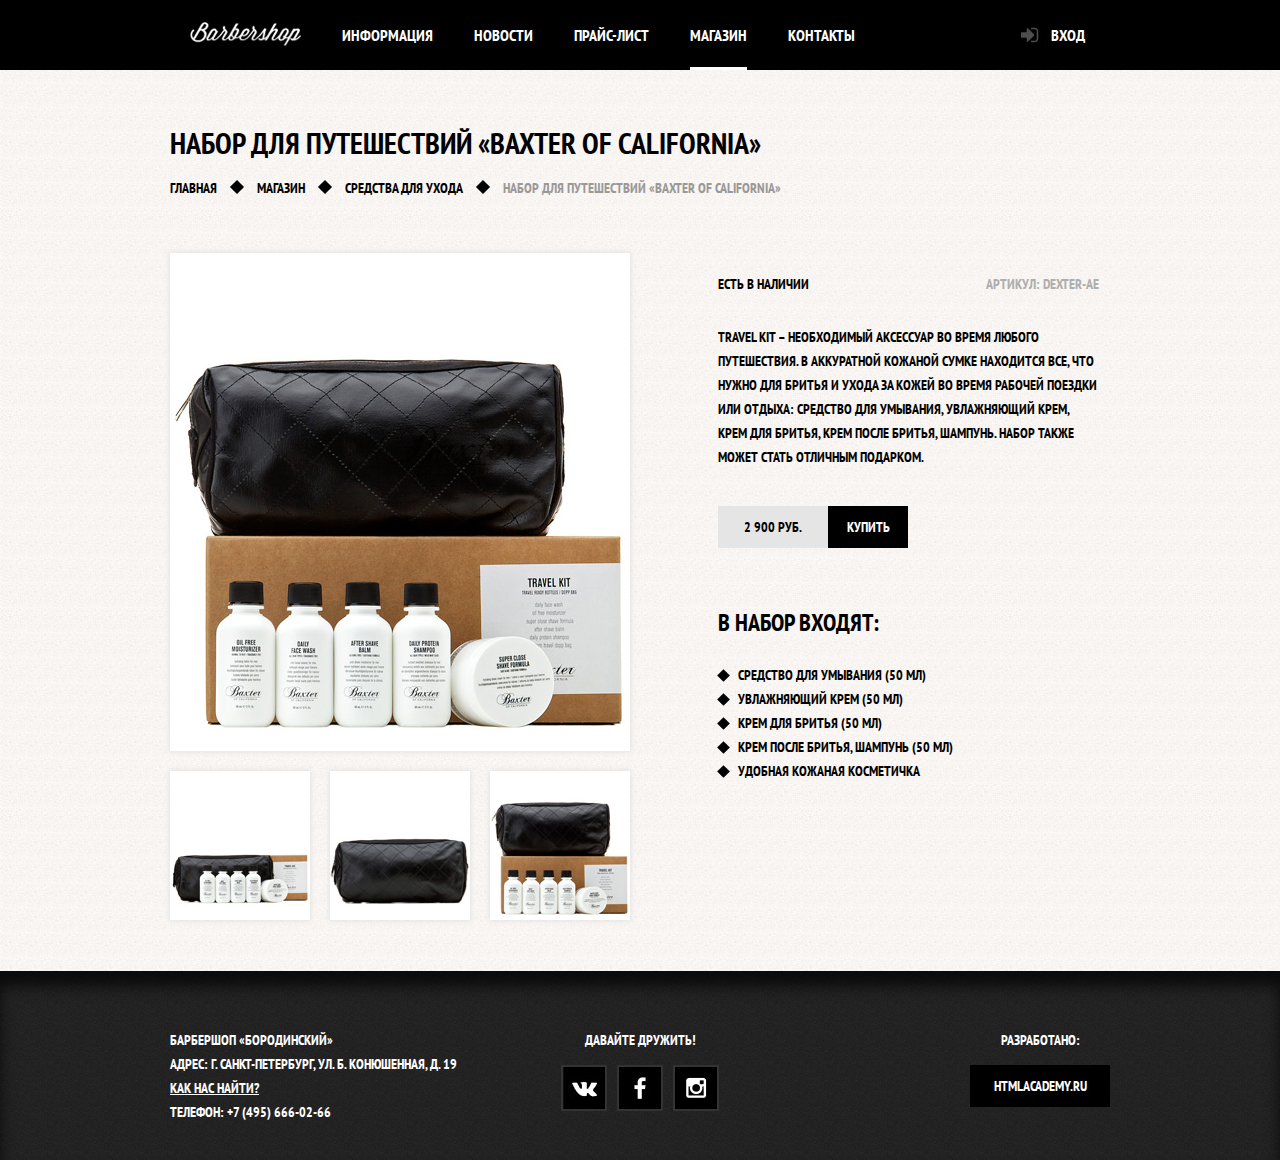
==== item.html @ fb037223 "v1" ====
<!DOCTYPE html>
<html lang="ru">
<head>
  <meta charset="UTF-8">
  <title>Набор для путешествий «Baxter of California»</title>
  <link href="https://fonts.googleapis.com/css?family=PT+Sans+Narrow:400,700&amp;subset=cyrillic" rel="stylesheet">
  <link rel="stylesheet" href="css/normalize.css">
  <link rel="stylesheet" href="css/main.css">
</head>
<body>
  <header class="site-header">
    <div class="container clearfix">
      <nav class="main-navigation">
        <a class="content-logo" href="index.html"><img width="111" height="24" src="img/item/content-logo.png" alt="Главная"></a>
        <ul>
          <li>
            <a href="#">Информация</a>
          </li>
          <li>
            <a href="#">Новости</a>
          </li>
          <li>
            <a href="price.html">Прайс-лист</a>
          </li>
          <li>
            <a class="active" href="shop.html">Магазин</a>
          </li>
          <li>
            <a href="#">Контакты</a>
          </li>
        </ul>
      </nav>
      <div class="user-block">
        <a class="login" href="#">Вход</a>
      </div>
    </div>
  </header>

  <main class="item-content">
    <article class="container clearfix">
      <h1 class="item-header">
        набор для путешествий «Baxter of California»
      </h1>

      <nav class="breadcrumb">
        <ul>
          <li>
            <a href="index.html">ГЛАВНАЯ</a>
          </li>
          <li>
            <a href="shop.html">МАГАЗИН</a>
          </li>
          <li>
            <a href="#">СРЕДСТВА ДЛЯ УХОДА</a>
          </li>
          <li>
            <a href="#">набор для путешествий «Baxter of California»</a>
          </li>
        </ul>
      </nav>

      <div class="item-photo">
        <div class="item-photo-big">
          <img src="img/item/item-pfoto-big.jpg" width="460" height="498" alt="набор для путешествий «Baxter of California»">
        </div>
        <div class="item-photo-small">
          <img src="img/item/item-pfoto-small-1.jpg" width="140px" height="149px" alt="Вариант 1">
          <img src="img/item/item-pfoto-small-2.jpg" width="140" height="149" alt="Вариант 2">
          <img src="img/item/item-pfoto-small-3.jpg" width="140" height="149" alt="Вариант 3">
        </div>
      </div>
      <div class="item-text">
        <div class="item-avialable clearfix">
          <div class="item-presence">
            есть в наличии
          </div>
          <div class="item-article">
            Артикул: dexter-ae
          </div>
        </div>
          <p>
            Travel Kit – необходимый аксессуар во время любого путешествия. В аккуратной кожаной сумке находится все, что нужно для бритья и ухода за кожей во время рабочей поездки или отдыха: средство для умывания, увлажняющий крем, крем для бритья, крем после бритья, шампунь. Набор также может стать отличным подарком.
          </p>
          <div class="btn-price">
            <div class="price">
              2 900 РУБ.
            </div>
            <button class="btn" type="button">
              Купить
            </button>
          </div>
        <div class="item-description">
          <span class="subheader">В набор входят:</span>
          <ul class="u-list">
            <li>
              Средство для умывания (50 мл)
            </li>
            <li>
              Увлажняющий крем (50 мл)
            </li>
            <li>
              Крем для бритья (50 мл)
            </li>
            <li>
              Крем после бритья, шампунь (50 мл)
            </li>
            <li>
              Удобная кожаная косметичка
            </li>
          </ul>
        </div>
      </div>
    </article>
  </main>

  <footer class="site-footer">
    <div class="container clearfix">
      <section class="site-footer-contacts">
        <p>
          БАРБЕРШОП «БОРОДИНСКИЙ»<br> АДРЕС: Г. САНКТ-ПЕТЕРБУРГ, УЛ. Б. КОНЮШЕННАЯ, Д. 19<br>
          <a href="#">КАК НАС НАЙТИ?</a><br> ТЕЛЕФОН: +7 (495) 666-02-66
        </p>
      </section>
      <section class="site-footer-social">
        <p>Давайте дружить!</p>
        <div class="social">
          <a class="btn-social vk" href="#"></a>
          <a class="btn-social facebook" href="#"></a>
          <a class="btn-social instagram" href="#"></a>
        </div>
      </section>
      <section class="site-footer-copyright">
        <p>
          Разработано:
        </p>
        <a class="btn develop" href="#">htmlacademy.ru</a>
      </section>
    </div>
  </footer>
</body>
</html>
---- css/main.css ----
body {
  font: 700 14px/24px 'PT Sans Narrow', Georgia, sans-serif;
  text-transform: uppercase;
  background: #f9f5f2 url(../img/bg-content.jpg);
}

.body-index {
  background: #000 url(../img/bg-site.jpg) no-repeat top center;
}

a {
  color: #000;
  text-decoration: underline;
}

[type="text"]:focus, [type="password"]:focus, [type="tel"]:focus {
  border-color: #663d15;
  outline: none;
}

label:hover {
  color: #663d15;
}

.pull-left {
  float: left;
}

.pull-right {
  float: right;
}

.container {
  width: 940px;
  margin: auto;
  padding: 0 10px 0;
}

.clearfix::after {
  content: '';
  display: table;
  clear: both;
}

/*---- breadcrumb -----*/

.breadcrumb {
  margin-bottom: 43px;
}

.breadcrumb ul {
  list-style: none;
  margin: 0;
  padding: 0;
  font-size: 0;
}

.breadcrumb li {
  position: relative;
  display: inline-block;
  vertical-align: top;
  font-size: 14px;
  line-height: 24px;
  margin-right: 40px;
}

.breadcrumb li:after {
  content: "";
  position: absolute;
  top: 6px;
  right: -25px;
  display: block;
  width: 10px;
  height: 10px;
  background: #000;
  transform: rotate(45deg);
}

.breadcrumb li:last-child a {
  color: #aba9a7;
  pointer-events: none;
  /* делаем ссылку некликабельной */
  cursor: default;
  /* устанавливаем курсор в виде стрелки */
  color: #999;
  /* цвет текста для нективной ссылки */
}

.breadcrumb li:last-child:after {
  display: none;
}

.breadcrumb a {
  line-height: 24px;
  text-decoration: none;
}

.breadcrumb a:hover {
  text-decoration: underline;
}


/*---- Header -----*/

.site-header {
  margin-bottom: 53px;
  background: #000;
}

.main-navigation {
  float: left;
  margin-left: 20px;
}

.main-navigation ul {
  float: left;
  font-size: 0;
  margin: 0;
  padding: 0;
  list-style: none;
}

.main-navigation li {
  font-size: 16px;
  line-height: 20px;
  display: inline-block;
  vertical-align: top;
}

.main-navigation a {
  position: relative;
  display: inline-block;
  vertical-align: top;
  box-sizing: border-box;
  margin-right: 41px;
  padding: 25px 0;
  text-decoration: none;
  color: #fff;
  outline: 0;
}

.main-navigation a:before {
  position: absolute;
  bottom: 0;
  display: block;
  width: 100%;
  height: 3px;
  content: '';
  opacity: 0;
  background: #fff;
  transition: all 100ms linear;
}

.main-navigation a:hover:before {
  transition: all 100ms linear;
  opacity: 1;
}

.main-navigation .disabled {
  pointer-events: none;
  /* делаем ссылку некликабельной */
  cursor: default;
  /* устанавливаем курсор в виде стрелки */
}

.main-navigation .active:before {
  opacity: 1;
}

.user-block {
  float: right;
  margin-right: 5px;
}

.user-block a {
  padding: 23px 15px;
  padding-left: 45px;
  margin-right: 5px;
  font-size: 16px;
  line-height: 24px;
  display: block;
  text-decoration: none;
  color: #fff;
  background: url(../img/enter.png) no-repeat 15px center;
  transition: all 100ms linear;
}

.user-block a:hover {
  transition: all 100ms linear;
  background: url(../img/enter-hover.png) no-repeat 15px center;
}


/*----- Main -----*/

.index-logo img {
  display: block;
  margin: auto;
  margin-bottom: 23px;
}

.featuers {
  margin-bottom: 65px;
}

.features-item {
  float: left;
  width: 300px;
  margin-right: 20px;
  text-align: center;
  color: #fff;
}

.features-item:last-child {
  margin-right: 0;
}

.features-item b {
  font-size: 30px;
  font-weight: 700;
  line-height: 36px;
  position: relative;
  display: block;
  margin-bottom: 30px;
  padding-bottom: 40px;
}

.features-item p {
  font-size: 14px;
  line-height: 24px;
}

.features-item b::after {
  position: absolute;
  bottom: 0;
  left: 50%;
  width: 20px;
  height: 20px;
  margin-left: -15px;
  content: '';
  transform: rotate(45deg);
  background: #fff;
}

.index-content {
  margin-bottom: 33px;
  padding: 48px 80px 56px;
  border: 1px solid green;
  background: url(../img/index/content-divider.png) no-repeat center center, #f8f5f2 url(../img/bg-content.jpg);
}

.index-content:last-child {
  margin-bottom: 69px;
}

.index-content-bigblock {
  float: left;
  width: 330px;
}

.index-content-smallblock {
  float: right;
  width: 293px;
}

.index-content-title {
  font-size: 30px;
  font-weight: bold;
  line-height: 39px;
  margin: 0;
  margin-bottom: 24px;
}

.news-preview {
  margin: 0;
  padding: 0;
  list-style: none;
}

.news-preview time {
  font-weight: 400;
  display: block;
  margin-bottom: 27px;
}

.btn {
  font: 700 14px/24px 'PT Sans Narrow', Georgia, sans-serif;
  display: inline-block;
  vertical-align: middle;
  width: 140px;
  padding: 9px 15px;
  background: #000;
  border: none;
  outline: 0;
  cursor: pointer;
  color: #fff;
  text-align: center;
  text-decoration: none;
  text-transform: uppercase;
}

.btn:hover {
  transition: all 150ms linear;
  background: #663d15;
  color: #fff;
}

.gallery-content {
  margin: 0;
  margin-bottom: 39px;
  padding: 0;
}

.gallery-prew {
  float: left;
}

.gallery-next {
  float: right;
}

.content-contacts .btn {
  float: left;
  margin-top: 24px;
  width: 125px;
}

.content-contacts p {
  margin: 24px 0;
}

.content-contacts .btn:last-child {
  float: right;
}

.content-form p {
  margin: 0;
  margin-bottom: 17px;
}

.appointment-form input {
  font-size: 14px;
  line-height: 43px;
  float: left;
  box-sizing: border-box;
  width: 140px;
  height: 43px;
  margin: 10px 0;
  padding: 5px 10px;
  border: 2px solid #000;
}

.appointment-form input:nth-child(2n) {
  float: right;
}

.appointment-form .btn {
  width: 100%;
  margin-top: 26px;
}


/*----- Footer -----*/

.site-footer {
  margin-top: 51px;
  padding-top: 57px;
  padding-bottom: 36px;
  background: #1f1f1f url(../img/bg-footer.jpg);
  box-shadow: inset 0px 15px 15px rgba(0, 0, 0, 0.7);
}

.footer-main {
  box-shadow: none;
}

.site-footer-contacts, .site-footer-social, .site-footer-copyright {
  float: left;
  width: 320px;
  color: #fff;
}

.site-footer-contacts p, .site-footer-social p, .site-footer-copyright p {
  margin: 0;
  padding: 0;
}

.site-footer-social {
  width: 300px;
  text-align: center;
}

.site-footer-copyright {
  float: right;
  width: 140px;
  text-align: center;
}

.site-footer-contacts a {
  color: #fff;
}

.site-footer-contacts a:hover {
  color: #663d15;
}

.social {
  font-size: 0;
  line-height: 0;
  display: inline-block;
  vertical-align: top;
  margin-top: 13px;
  font-size: 0;
}

.btn-social {
  display: inline-block;
  vertical-align: top;
  width: 42px;
  height: 42px;
  margin: 0 5px;
  margin-bottom: 0;
  border: 2px solid #333;
  background: #000 url(../img/social-sprite.jpg) no-repeat;
}

.vk {
  background-position: 0 0;
}

.facebook {
  background-position: -50px 0;
}

.instagram {
  background-position: -99px 0;
}

.vk:hover {
  width: 42px;
  height: 42px;
  background-position: 0 -63px;
}

.facebook:hover {
  width: 42px;
  height: 42px;
  background-position: -50px -62px;
}

.instagram:hover {
  width: 42px;
  height: 42px;
  background-position: -99px -62px;
}

.site-footer-copyright .btn {
  margin-top: 13px;
  background: #000;
  width: 140px;
  padding-left: 0;
  padding-right: 0;
}

.site-footer-copyright .btn:hover {
  color: #000;
  background: #fff;
}


/*----- item.html -----*/

.main-navigation .content-logo {
  float: left;
  line-height: 0;
  padding: 22px 0 24px 0;
}

.content-logo:hover:before {
  display: none;
}

.item-header {
  font-size: 30px;
  line-height: 39px;
  margin-top: 53px;
  margin-bottom: 14px;
}


.item-photo {
  margin-top: 10px;
  float: left;
  font-size: 0;
  line-height: 0;
}

.item-photo-big, .item-photo-small img {
  box-shadow: 0px 0px 5px 1px #e4e4e4;
}

.item-photo-big {
  margin-bottom: 20px;
}

.item-photo-small img {
  display: inline;
  width: 140px;
  height: 149px;
  margin-right: 20px;
}

.item-photo-small img:last-child {
  margin-right: 0;
}

.item-text {
  margin-top: 10px;
  padding-top: 19px;
  float: right;
  width: 392px;
  padding-right: 11px;
  box-sizing: border-box;
}

.item-presence {
  float: left;
}

.item-article {
  float: right;
  color: #aeaeae;
}

.item-text p {
  margin: 29px 0 37px;
}

.btn-price {
  display: inline-block;
  font-size: 0;
}

.price {
  display: inline-block;
  box-sizing: border-box;
  vertical-align: middle;
  line-height: 24px;
  width: 110px;
  font-size: 14px;
  text-align: center;
  text-transform: uppercase;
  color: #000;
  background: #e5e5e5;
  padding-top: 9px;
  padding-bottom: 9px;
}

.btn-price .btn {
  width: 80px;
}

.u-list {
  list-style: none;
  margin: 0;
  padding: 0;
}

.u-list li {
  position: relative;
  padding-left: 20px;
  line-height: 24px;
}

.about .u-list li {
  margin-bottom: 13px;
}

.item-description .u-list li {
  margin-bottom: 0;
}

.u-list li::before {
  content: "";
  position: absolute;
  left: 1px;
  top: 8px;
  width: 9px;
  height: 9px;
  background: #000;
  transform: rotate(45deg);
}


/*----- price -----*/

.price-header {
  position: relative;
  text-align: center;
  margin-top: 62px;
  margin-bottom: 57px;
}

.price-header h2 {
  position: relative;
  display: inline;
  margin: 0;
  padding: 0 10px;
  font-size: 48px;
  background: url(../img/bg-content.jpg);
  z-index: 10;
}

.price-header::after {
  content: "";
  display: block;
  width: 100%;
  height: 2px;
  background: #000;
  position: relative;
  top: -25px;
}

.subheader {
  display: block;
  font-size: 24px;
  line-height: 31px;
  margin-top: 59px;
  margin-bottom: 25px;
}

.about .subheader:first-child, .price-list .subheader:first-child, .shop-form .subheader:first-of-type {
  margin-top: 0;
}

.about, .price-list {
  width: 460px;
  box-sizing: border-box;
  margin-bottom: 10px;
}

.price-list table {
  width: 100%;
  border: 2px solid #000;
  border-collapse: collapse;
  margin-top: 31px;
  margin-bottom: 116px;
}

.price-list td {
  width: 50%;
  border: 2px solid #000;
  vertical-align: middle;
  padding: 8px 17px;
}

.price-list td:last-child {
  text-align: center;
}

.price-list p, .about p {
  padding-right: 74px;
}


/*----- shop.html -----*/

.shop-form {
  width: 240px;
}

.shop-form .subheader:last-of-type {
  margin-top: 50px;
}

.shop-form label {
  margin-bottom: 13px;
  display: block;
}

.shop-gallery {
  display: table;
  border-spacing: 20px;
  margin: -20px;
  line-height: 18px;
  text-transform: none;
  font-size: 0;
}

.shop-gallery-row {
  display: table-row;
}

.shop-gallery-item {
  display: table-cell;
  width: 220px;
  padding-bottom: 15px;
  font-size: 14px;
  box-shadow: 0px 0px 5px 1px #e4e4e4;
}

.shop-gallery-item p, .shop-gallery-item .btn-price {
  margin: 15px 15px 0 15px;
}

.pages {
  margin-top: 25px;
  font-size: 0;
}

.pages .btn {
  display: inline-block;
  width: 43px;
  height: 43px;
  margin-right: 7px;
  font-size: 14px;
}

.pages .btn:last-child {
  margin-right: 0;
}

.pages .active {
  background: #fff;
  color: #000;
}

label {
  position: relative;
  padding-left: 45px;
  cursor: pointer;
}

.popup input[type="checkbox"], input[type="checkbox"], input[type="radio"] {
  display: none;
}

.indicator-check {
  position: absolute;
  top: 0;
  left: 0;
  width: 18px;
  height: 18px;
  border: 2px solid #000;
}

input[type="checkbox"]:checked+.indicator-check::before, input[type="checkbox"]:checked+.indicator-check::after {
  content: "";
  position: absolute;
  top: 8px;
  left: 1px;
  width: 16px;
  height: 2px;
  background: #000;
}

input[type="checkbox"]:checked+.indicator-check::before {
  transform: rotate(45deg);
}

input[type="checkbox"]:checked+.indicator-check::after {
  transform: rotate(-45deg);
}

.indicator-radio {
  position: absolute;
  top: 0;
  left: 0;
  width: 18px;
  height: 18px;
  border: 2px solid #000;
  border-radius: 50%;
}

.indicator-radio::before {
  content: "";
  position: absolute;
  display: none;
  top: 5px;
  left: 5px;
  width: 8px;
  height: 8px;
  background: #000;
  border-radius: 50%;
}

.shop-form input[type="radio"]:checked+.indicator-radio::before {
  display: block;
}


/*----- popup -----*/

.popup-wrap {
  display: none;
  position: fixed;
  top: 0;
  left: 0;
  bottom: 0;
  right: 0;
  background: rgba(255, 255, 255, 0.2);
}

.popup-show {
  display: block;
}

.popup-content {
  position: fixed;
  top: 0%;
  left: 0%;
  bottom: 0;
  right: 0;
  width: 250px;
  height: 300px;
  margin: auto;
  padding: 30px 50px;
  background: #f9f5f2 url(../img/bg-content.jpg);
}

.close {
  position: absolute;
  top: -1px;
  right: -26px;
  width: 18px;
  height: 18px;
  border: 2px solid #000;
}

.close::before, .close::after {
  content: "";
  position: absolute;
  left: 1px;
  top: 8px;
  display: block;
  width: 16px;
  height: 2px;
  background: #fff;
}

.close::before {
  transform: rotate(-45deg);
}

.close::after {
  transform: rotate(45deg);
}

.popup .subheader {
  margin-top: 0;
  text-align: center;
}

.popup label, .popup input, .popup a {
  display: block;
}

.popup a {
  float: right;
}

.popup input {
  font-size: 14px;
  box-sizing: border-box;
  line-height: 14px;
  width: 100%;
  height: 42px;
  margin-bottom: 10px;
  padding: 14px 10px;
  border: 2px solid #000;
}

.popup label {
  padding-left: 0;
}

.popup .checkbox {
  padding-left: 30px;
  float: left;
}

.popup .btn {
  width: 100%;
  margin-top: 5px;
  margin-bottom: 12px;
}
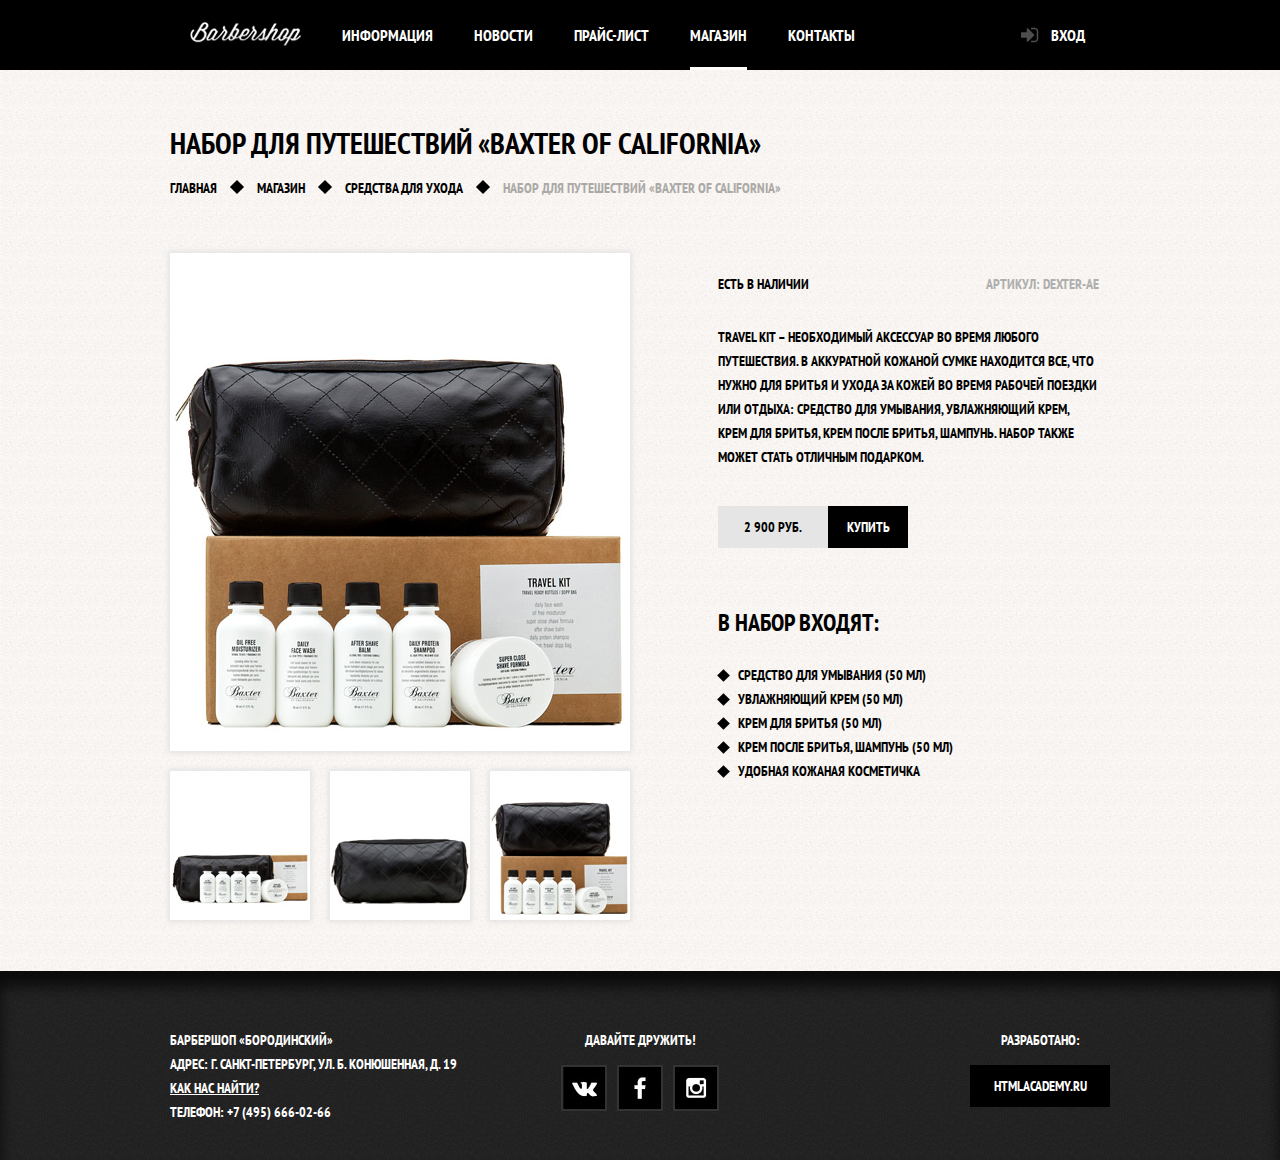
==== commit 09bc571e: "+js" ====
--- a/item.html
+++ b/item.html
@@ -1,5 +1,6 @@
 <!DOCTYPE html>
 <html lang="ru">
+
 <head>
   <meta charset="UTF-8">
   <title>Набор для путешествий «Baxter of California»</title>
@@ -7,6 +8,7 @@
   <link rel="stylesheet" href="css/normalize.css">
   <link rel="stylesheet" href="css/main.css">
 </head>
+
 <body>
   <header class="site-header">
     <div class="container clearfix">
@@ -78,17 +80,18 @@
             Артикул: dexter-ae
           </div>
         </div>
-          <p>
-            Travel Kit – необходимый аксессуар во время любого путешествия. В аккуратной кожаной сумке находится все, что нужно для бритья и ухода за кожей во время рабочей поездки или отдыха: средство для умывания, увлажняющий крем, крем для бритья, крем после бритья, шампунь. Набор также может стать отличным подарком.
-          </p>
-          <div class="btn-price">
-            <div class="price">
-              2 900 РУБ.
-            </div>
-            <button class="btn" type="button">
+        <p>
+          Travel Kit – необходимый аксессуар во время любого путешествия. В аккуратной кожаной сумке находится все, что нужно для бритья и ухода за кожей во время рабочей поездки или отдыха: средство для умывания, увлажняющий крем, крем для бритья, крем после бритья,
+          шампунь. Набор также может стать отличным подарком.
+        </p>
+        <div class="btn-price">
+          <div class="price">
+            2 900 РУБ.
+          </div>
+          <button class="btn" type="button">
               Купить
             </button>
-          </div>
+        </div>
         <div class="item-description">
           <span class="subheader">В набор входят:</span>
           <ul class="u-list">
@@ -138,4 +141,5 @@
     </div>
   </footer>
 </body>
+
 </html>
--- a/css/main.css
+++ b/css/main.css
@@ -1,5 +1,5 @@
 body {
-  font: 700 14px/24px 'PT Sans Narrow', Georgia, sans-serif;
+  font: 700 14px/24px "PT Sans Narrow", Georgia, sans-serif;
   text-transform: uppercase;
   background: #f9f5f2 url(../img/bg-content.jpg);
 }
@@ -13,7 +13,7 @@
   text-decoration: underline;
 }
 
-[type="text"]:focus, [type="password"]:focus, [type="tel"]:focus {
+input[type="text"]:focus, input[type="password"]:focus, input[type="tel"]:focus {
   border-color: #663d15;
   outline: none;
 }
@@ -41,6 +41,7 @@
   display: table;
   clear: both;
 }
+
 
 /*---- breadcrumb -----*/
 
@@ -77,12 +78,11 @@
 }
 
 .breadcrumb li:last-child a {
-  color: #aba9a7;
   pointer-events: none;
   /* делаем ссылку некликабельной */
   cursor: default;
   /* устанавливаем курсор в виде стрелки */
-  color: #999;
+  color: #aba9a7;
   /* цвет текста для нективной ссылки */
 }
 
@@ -136,7 +136,6 @@
   padding: 25px 0;
   text-decoration: none;
   color: #fff;
-  outline: 0;
 }
 
 .main-navigation a:before {
@@ -260,7 +259,7 @@
 
 .index-content-smallblock {
   float: right;
-  width: 293px;
+  width: 305px;
 }
 
 .index-content-title {
@@ -284,19 +283,19 @@
 }
 
 .btn {
-  font: 700 14px/24px 'PT Sans Narrow', Georgia, sans-serif;
   display: inline-block;
   vertical-align: middle;
   width: 140px;
   padding: 9px 15px;
   background: #000;
   border: none;
-  outline: 0;
   cursor: pointer;
+  outline: none;
   color: #fff;
   text-align: center;
   text-decoration: none;
   text-transform: uppercase;
+  font: 700 14px/24px 'PT Sans Narrow', Georgia, sans-serif;
 }
 
 .btn:hover {
@@ -367,7 +366,7 @@
   padding-top: 57px;
   padding-bottom: 36px;
   background: #1f1f1f url(../img/bg-footer.jpg);
-  box-shadow: inset 0px 15px 15px rgba(0, 0, 0, 0.7);
+  box-shadow: inset 0 15px 15px rgba(0, 0, 0, 0.7);
 }
 
 .footer-main {
@@ -405,12 +404,11 @@
 }
 
 .social {
+  display: inline-block;
+  margin-top: 13px;
+  vertical-align: top;
   font-size: 0;
   line-height: 0;
-  display: inline-block;
-  vertical-align: top;
-  margin-top: 13px;
-  font-size: 0;
 }
 
 .btn-social {
@@ -487,7 +485,6 @@
   margin-bottom: 14px;
 }
 
-
 .item-photo {
   margin-top: 10px;
   float: left;
@@ -496,7 +493,7 @@
 }
 
 .item-photo-big, .item-photo-small img {
-  box-shadow: 0px 0px 5px 1px #e4e4e4;
+  box-shadow: 0 0 5px 2px #e4e4e4;
 }
 
 .item-photo-big {
@@ -504,7 +501,7 @@
 }
 
 .item-photo-small img {
-  display: inline;
+  display: inline-block;
   width: 140px;
   height: 149px;
   margin-right: 20px;
@@ -604,7 +601,6 @@
 .price-header h2 {
   position: relative;
   display: inline;
-  margin: 0;
   padding: 0 10px;
   font-size: 48px;
   background: url(../img/bg-content.jpg);
@@ -696,7 +692,7 @@
   width: 220px;
   padding-bottom: 15px;
   font-size: 14px;
-  box-shadow: 0px 0px 5px 1px #e4e4e4;
+  box-shadow: 0 0 5px 1px #e4e4e4;
 }
 
 .shop-gallery-item p, .shop-gallery-item .btn-price {
@@ -731,13 +727,13 @@
   cursor: pointer;
 }
 
-.popup input[type="checkbox"], input[type="checkbox"], input[type="radio"] {
+input[type="checkbox"], input[type="radio"] {
   display: none;
 }
 
 .indicator-check {
   position: absolute;
-  top: 0;
+  top: -1px;
   left: 0;
   width: 18px;
   height: 18px;
@@ -764,7 +760,7 @@
 
 .indicator-radio {
   position: absolute;
-  top: 0;
+  top: -1px;
   left: 0;
   width: 18px;
   height: 18px;
@@ -791,7 +787,7 @@
 
 /*----- popup -----*/
 
-.popup-wrap {
+.popup {
   display: none;
   position: fixed;
   top: 0;
@@ -803,12 +799,29 @@
 
 .popup-show {
   display: block;
-}
-
+  animation: bounce 1s;
+}
+
+@keyframes bounce {
+  0%   { transform: translateY(-2000px) }
+  50%  { transform: translateY(0)    }
+  65%  { transform: translateY(-40px)   }
+  75%  { transform: translateY(0px)   }
+  90%  { transform: translateY(-20px)   }
+  100% { transform: translateY(0)       }
+}
+.popup-error {
+  animation: shake .6s;
+}
+@keyframes shake {
+  0%, 100%  { transform: translateY(0) }
+  10%, 30%, 50%, 70%, 90%  { transform: translateX(-10px)}
+  20%, 40%, 60%, 80%  { transform: translateY(10px)}
+}
 .popup-content {
   position: fixed;
-  top: 0%;
-  left: 0%;
+  top: 0;
+  left: 0;
   bottom: 0;
   right: 0;
   width: 250px;
@@ -824,7 +837,8 @@
   right: -26px;
   width: 18px;
   height: 18px;
-  border: 2px solid #000;
+  border: 2px solid #d5c1b2;
+  cursor: pointer;
 }
 
 .close::before, .close::after {
@@ -835,7 +849,7 @@
   display: block;
   width: 16px;
   height: 2px;
-  background: #fff;
+  background: #d5c1b2;
 }
 
 .close::before {
@@ -846,20 +860,20 @@
   transform: rotate(45deg);
 }
 
-.popup .subheader {
+.popup-content .subheader {
   margin-top: 0;
   text-align: center;
 }
 
-.popup label, .popup input, .popup a {
-  display: block;
-}
-
-.popup a {
+.popup-content label, .popup-content input, .popup-content a {
+  display: block;
+}
+
+.popup-content a {
   float: right;
 }
 
-.popup input {
+.popup-content input {
   font-size: 14px;
   box-sizing: border-box;
   line-height: 14px;
@@ -870,17 +884,37 @@
   border: 2px solid #000;
 }
 
-.popup label {
+.popup-content input[type="checkbox"] {
+  display: none;
+}
+
+.popup-content label {
   padding-left: 0;
 }
 
-.popup .checkbox {
+.popup-content .checkbox {
   padding-left: 30px;
   float: left;
 }
 
-.popup .btn {
+.popup-content .btn {
   width: 100%;
   margin-top: 5px;
   margin-bottom: 12px;
 }
+
+.map-content {
+  position: absolute;
+  top: 0;
+  bottom: 0;
+  left: 0;
+  right: 0;
+  margin: auto;
+  width: 80%;
+  height: 80%;
+  border: 5px solid #d5c1b2;
+}
+.map-content .close {
+  right: -35px;
+  top: -6px;
+}
